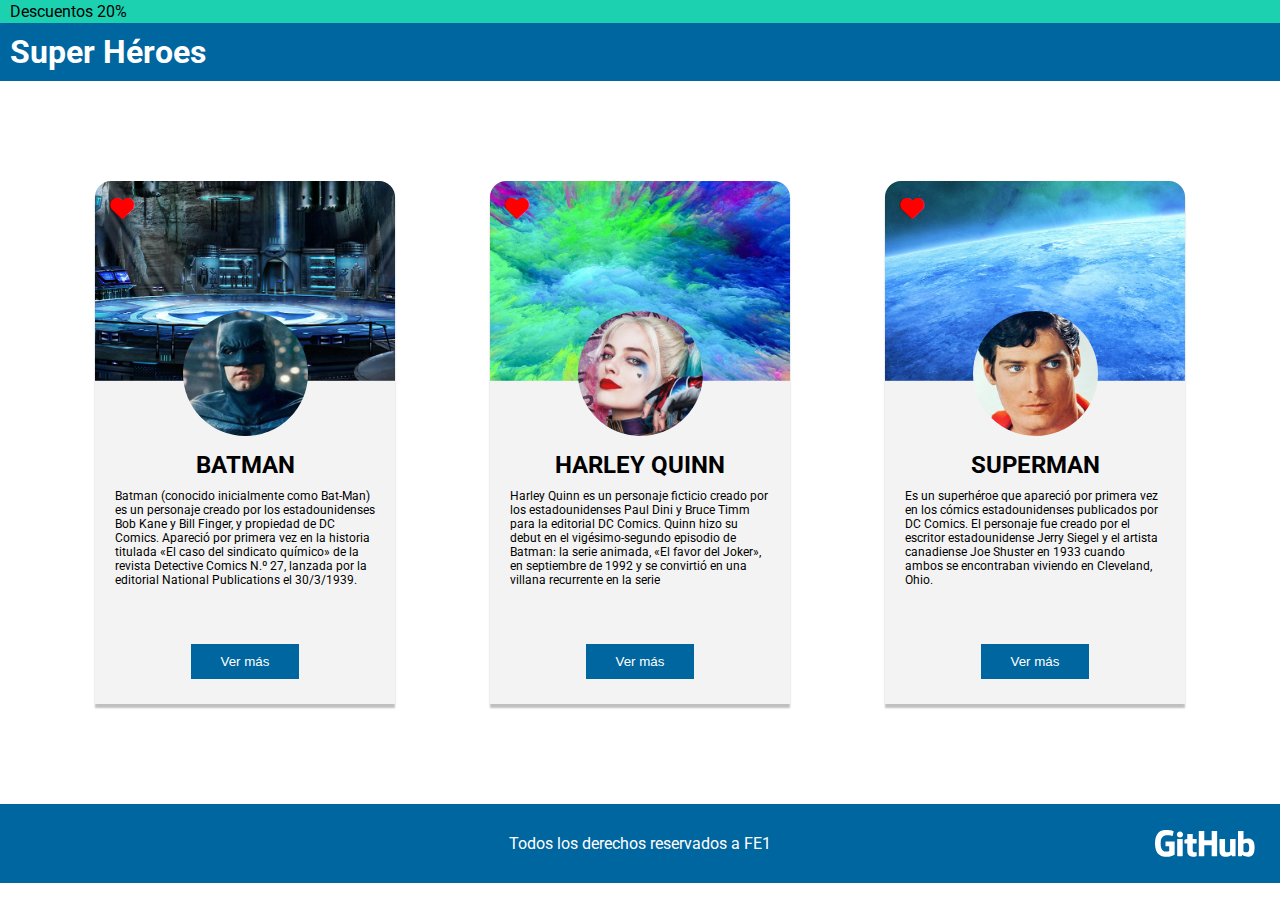
==== index.html @ 6b5afe81 "Agregando archivos iniciales" ====
<!DOCTYPE html>
<html lang="es">
  <head>
    <meta charset="UTF-8" />
    <meta http-equiv="X-UA-Compatible" content="IE=edge" />
    <meta name="viewport" content="width=device-width, initial-scale=1.0" />
    <title>Héroes</title>
    <link
      rel="stylesheet"
      href="https://cdnjs.cloudflare.com/ajax/libs/font-awesome/6.1.1/css/all.min.css"
    />
    <link rel="stylesheet" href="css/style.css" />
  </head>
  <body>
    <header>
      <p>Descuentos 20%</p>
    </header>
    <h1>Super Héroes</h1>
    <main>
      <section>
        <article>
          <div class="contenedor bgBatman">
            <i class="fa-solid fa-heart"></i>
          </div>
          <img src="img/batman.png" alt="Foto de Batman" />
          <h3>Batman</h3>
          <p>
            Batman (conocido inicialmente como Bat-Man) es un personaje creado
            por los estadounidenses Bob Kane y Bill Finger, y propiedad de DC
            Comics. Apareció por primera vez en la historia titulada «El caso
            del sindicato químico» de la revista Detective Comics N.º 27,
            lanzada por la editorial National Publications el 30/3/1939.
          </p>
          <button>Ver más</button>
        </article>
        <article>
          <div class="contenedor bgHarley">
            <i class="fa-solid fa-heart"></i>
          </div>
          <img src="img/harleyQuinn.png" alt="Foto de Harley Quinn" />
          <h3>Harley Quinn</h3>
          <p>
            Harley Quinn es un personaje ficticio creado por los estadounidenses
            Paul Dini y Bruce Timm para la editorial DC Comics. Quinn hizo su
            debut en el vigésimo-segundo episodio de Batman: la serie animada,
            «El favor del Joker», en septiembre de 1992 y se convirtió en una
            villana recurrente en la serie
          </p>
          <button>Ver más</button>
        </article>
        <article>
          <div class="contenedor bgSuperman">
            <i class="fa-solid fa-heart"></i>
          </div>
          <img src="img/superman.png" alt="Foto de Superman" />
          <h3>Superman</h3>
          <p>
            Es un superhéroe que apareció por primera vez en los cómics
            estadounidenses publicados por DC Comics. El personaje fue creado
            por el escritor estadounidense Jerry Siegel y el artista canadiense
            Joe Shuster en 1933 cuando ambos se encontraban viviendo en
            Cleveland, Ohio.
          </p>
          <button>Ver más</button>
        </article>
      </section>
    </main>
    <footer>
      <p>Todos los derechos reservados a FE1</p>
      <img src="img/gitHub.svg" alt="Logo de gitHub" />
    </footer>
  </body>
</html>
---- css/style.css ----
@import url("https://fonts.googleapis.com/css2?family=Roboto&display=swap");

* {
  box-sizing: border-box;
  margin: 0;
}

body {
  font-family: "Roboto", sans-serif;
}

/********** ESTILOS PARA EL HEADER **********/

header p {
  background-color: #1cd1b0;
  padding: 2px 0px 2px 10px;
}

h1 {
  background-color: #00669f;
  color: white;
  padding: 10px;
  position: sticky;
  top: 0;
  z-index: 10;
}

/********** ESTILOS PARA EL MAIN **********/

section {
  display: flex;
  justify-content: space-evenly;
  flex-wrap: wrap;
}

section article {
  background-color: #f3f3f3;
  border-radius: 16px 16px 0 0;
  box-shadow: 0px 4px 2px rgba(0, 0, 0, 0.25);
  margin: 100px 0;
  display: flex;
  flex-direction: column;
  align-items: center;
  position: relative;
  width: 300px;
}

section article .contenedor {
  height: 200px;
  width: 300px;
  border-radius: 16px 16px 0 0;
  background-size: cover;
}

section article .contenedor i {
  font-size: 24px;
  color: red;
  padding: 15px;
}

section article .bgBatman {
  background-image: url("../img/fondoBatman.png");
}
section article .bgHarley {
  background-image: url("../img/fondoHarleyQuinn.png");
}
section article .bgSuperman {
  background-image: url("../img/fondoSuperman.png");
}

section article img {
  border-radius: 50%;
  width: 125px;
  position: absolute;
  top: 130px;
}

section article h3 {
  font-size: 24px;
  margin-top: 70px;
  text-transform: uppercase;
}

section article p {
  font-size: 12px;
  height: 120px;
  margin: 10px 20px;
  text-align: left;
}

section article button {
  background-color: #00669f;
  border: none;
  color: white;

  margin: 25px;
  padding: 10px 30px;
}

/********** ESTILOS PARA EL FOOTER **********/

footer {
  background-color: #00669f;
  color: white;
  padding: 30px 0;
  position: relative;
  display: flex;
  justify-content: center;
  align-items: center;
}

footer img {
  position: absolute;
  right: 25px;
  width: 100px;
}
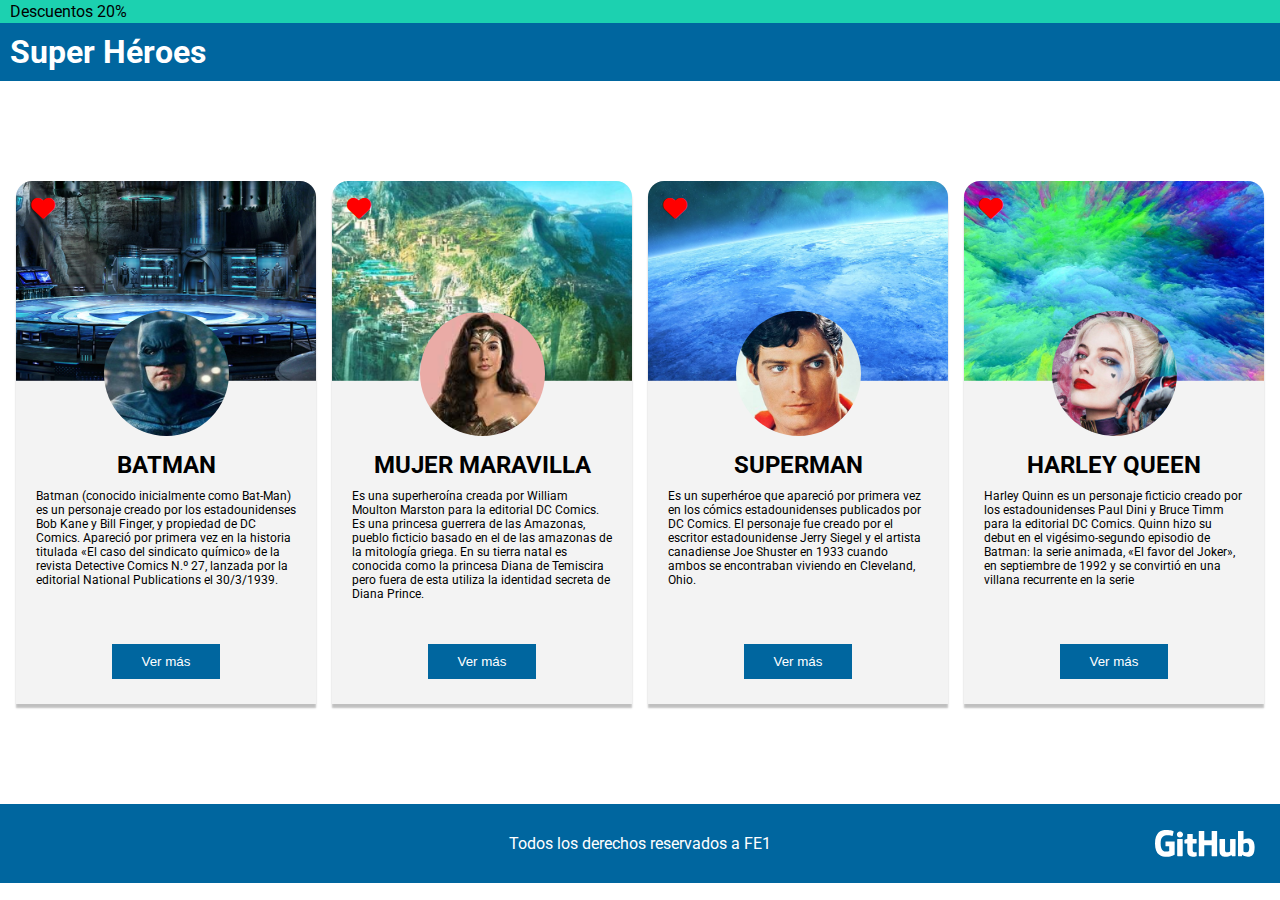
==== commit 70d083af: "Terminando css heroes" ====
--- a/index.html
+++ b/index.html
@@ -34,17 +34,17 @@
           <button>Ver más</button>
         </article>
         <article>
-          <div class="contenedor bgHarley">
+          <div class="contenedor bgMujerMaravilla">
             <i class="fa-solid fa-heart"></i>
           </div>
-          <img src="img/harleyQuinn.png" alt="Foto de Harley Quinn" />
-          <h3>Harley Quinn</h3>
+          <img src="img/MujerMaravilla.png" alt="Foto de Mujer Maravilla" />
+          <h3>MUJER MARAVILLA</h3>
           <p>
-            Harley Quinn es un personaje ficticio creado por los estadounidenses
-            Paul Dini y Bruce Timm para la editorial DC Comics. Quinn hizo su
-            debut en el vigésimo-segundo episodio de Batman: la serie animada,
-            «El favor del Joker», en septiembre de 1992 y se convirtió en una
-            villana recurrente en la serie
+            Es una superheroína creada por William Moulton Marston para la
+            editorial DC Comics. Es una princesa guerrera de las Amazonas,
+            pueblo ficticio basado en el de las amazonas de la mitología griega.
+            En su tierra natal es conocida como la princesa Diana de Temiscira
+            pero fuera de esta utiliza la identidad secreta de Diana Prince.
           </p>
           <button>Ver más</button>
         </article>
@@ -63,11 +63,27 @@
           </p>
           <button>Ver más</button>
         </article>
+        <article class="harley">
+          <div class="contenedor bgHarley">
+            <i class="fa-solid fa-heart"></i>
+          </div>
+          <img src="img/harleyQuinn.png" alt="Foto de Harley Queen" />
+          <h3>Harley Queen</h3>
+          <p>
+            Harley Quinn es un personaje ficticio creado por los estadounidenses
+            Paul Dini y Bruce Timm para la editorial DC Comics. Quinn hizo su
+            debut en el vigésimo-segundo episodio de Batman: la serie animada,
+            «El favor del Joker», en septiembre de 1992 y se convirtió en una
+            villana recurrente en la serie
+          </p>
+          <button>Ver más</button>
+        </article>
+        <div class="signo-mas"><p>+</p></div>
       </section>
     </main>
     <footer>
       <p>Todos los derechos reservados a FE1</p>
-      <img src="img/gitHub.svg" alt="Logo de gitHub" />
+      <img class="github" src="img/gitHub.svg" alt="Logo de gitHub" />
     </footer>
   </body>
 </html>
--- a/css/style.css
+++ b/css/style.css
@@ -67,6 +67,9 @@
 section article .bgSuperman {
   background-image: url("../img/fondoSuperman.png");
 }
+section article .bgMujerMaravilla {
+  background-image: url("../img/fondoMujerMaravilla.png");
+}
 
 section article img {
   border-radius: 50%;
@@ -114,3 +117,54 @@
   right: 25px;
   width: 100px;
 }
+
+.signo-mas {
+  width: 46px;
+  height: 46px;
+  background-color: #00669f;
+  border-radius: 50%;
+  color: white;
+  font-size: 20px;
+
+  display: flex;
+  justify-content: center;
+  align-items: center;
+
+  position: fixed;
+  margin-right: 20px;
+
+  right: 0;
+  top: 50vh;
+
+  z-index: 999;
+  display: none;
+}
+
+/* Tablet */
+@media screen and (max-width: 768px) {
+  header p {
+    background-color: #d1891c;
+  }
+  section > article {
+    margin: 50px 0;
+  }
+  section {
+    position: relative;
+  }
+  .signo-mas {
+    display: flex;
+  }
+  footer {
+    justify-content: space-between;
+  }
+}
+
+/* Mobile */
+@media screen and (max-width: 480px) {
+  section article:nth-child(4) {
+    display: none;
+  }
+  footer p {
+    font-size: 12px;
+  }
+}
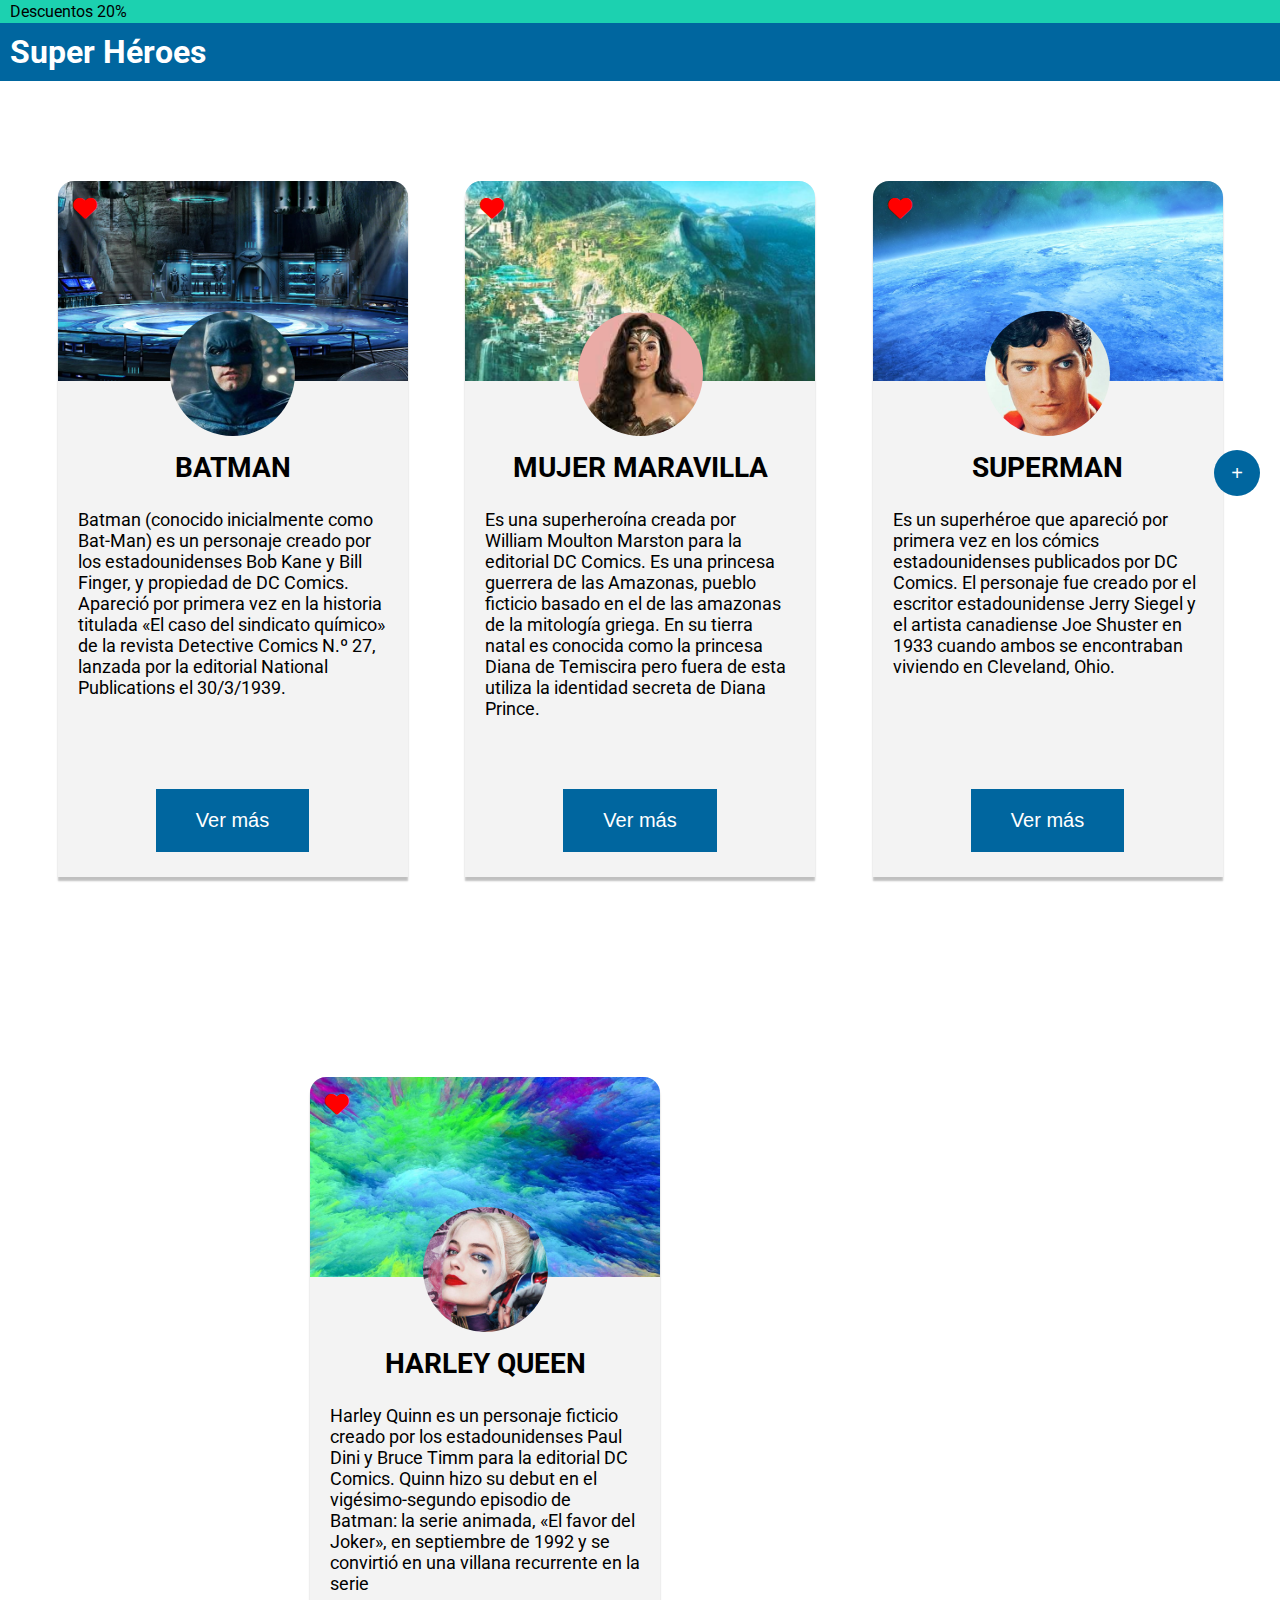
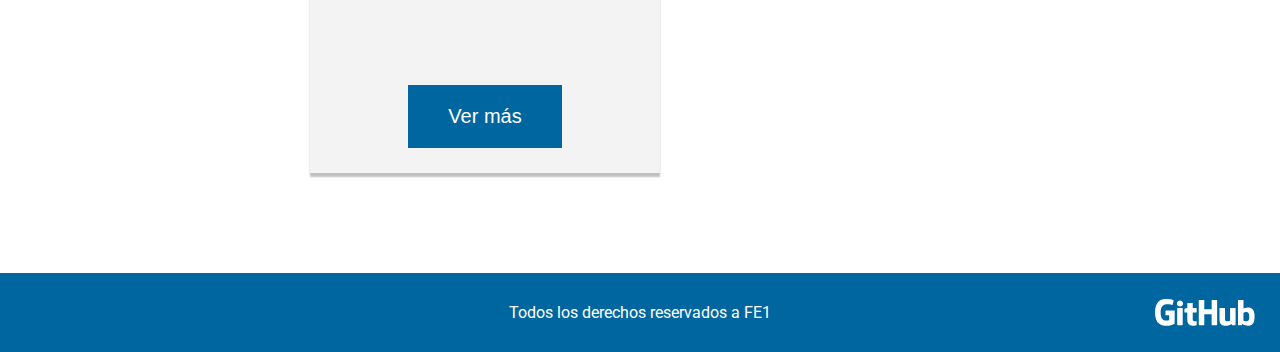
==== commit 3903e2dd: "Avanzando con el formulario" ====
--- a/index.html
+++ b/index.html
@@ -78,7 +78,11 @@
           </p>
           <button>Ver más</button>
         </article>
-        <div class="signo-mas"><p>+</p></div>
+        <a href="./form.html">
+          <button class="signo-mas">
+            <p>+</p>
+          </button>
+        </a>
       </section>
     </main>
     <footer>
--- a/css/style.css
+++ b/css/style.css
@@ -42,12 +42,12 @@
   flex-direction: column;
   align-items: center;
   position: relative;
-  width: 300px;
+  width: 350px;
 }
 
 section article .contenedor {
   height: 200px;
-  width: 300px;
+  width: 350px;
   border-radius: 16px 16px 0 0;
   background-size: cover;
 }
@@ -79,25 +79,27 @@
 }
 
 section article h3 {
-  font-size: 24px;
+  font-size: 28px;
   margin-top: 70px;
   text-transform: uppercase;
 }
 
 section article p {
-  font-size: 12px;
-  height: 120px;
-  margin: 10px 20px;
+  font-size: 18px;
+  height: 230px;
+  margin: 25px 20px;
+
   text-align: left;
 }
 
 section article button {
+  font-size: 20px;
   background-color: #00669f;
   border: none;
   color: white;
 
   margin: 25px;
-  padding: 10px 30px;
+  padding: 20px 40px;
 }
 
 /********** ESTILOS PARA EL FOOTER **********/
@@ -125,6 +127,7 @@
   border-radius: 50%;
   color: white;
   font-size: 20px;
+  border: none;
 
   display: flex;
   justify-content: center;
@@ -137,9 +140,11 @@
   top: 50vh;
 
   z-index: 999;
-  display: none;
 }
-
+.signo-mas:hover {
+  cursor: pointer;
+  background-color: #001d2d;
+}
 /* Tablet */
 @media screen and (max-width: 768px) {
   header p {
@@ -151,9 +156,6 @@
   section {
     position: relative;
   }
-  .signo-mas {
-    display: flex;
-  }
   footer {
     justify-content: space-between;
   }
@@ -161,9 +163,6 @@
 
 /* Mobile */
 @media screen and (max-width: 480px) {
-  section article:nth-child(4) {
-    display: none;
-  }
   footer p {
     font-size: 12px;
   }
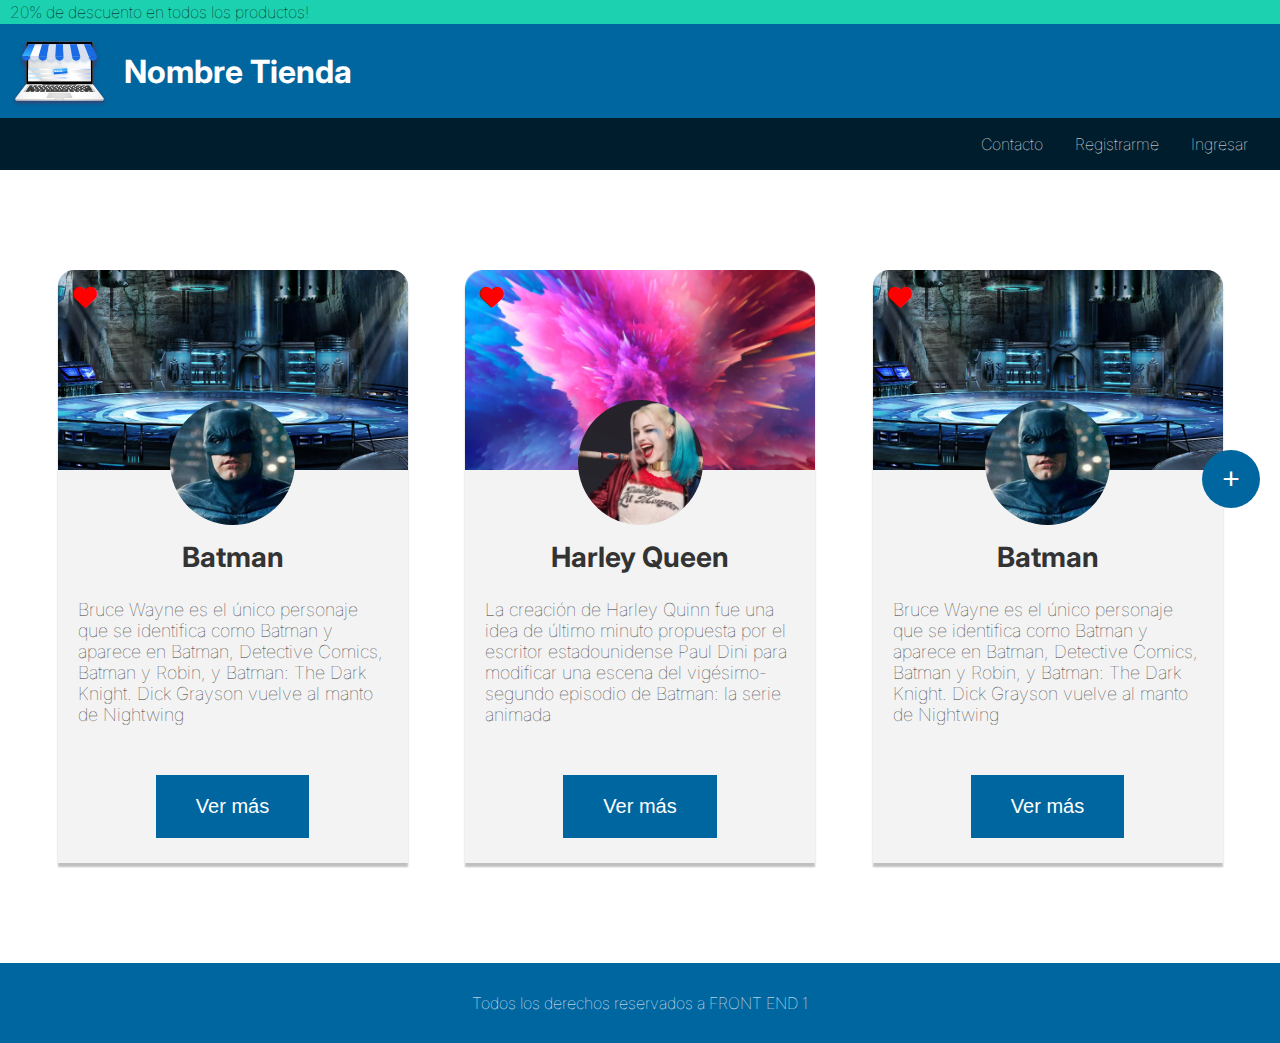
==== commit 5c554391: "Heroes pseudoselectores terminado" ====
--- a/index.html
+++ b/index.html
@@ -13,9 +13,21 @@
   </head>
   <body>
     <header>
-      <p>Descuentos 20%</p>
+      <p>20% de descuento en todos los productos!</p>
+
+      <div class="logo">
+        <img src="./img/laptop.svg" alt="laptop logo" />
+        <h1>Nombre Tienda</h1>
+      </div>
+
+      <nav>
+        <ul>
+          <li><a href="#">Contacto</a></li>
+          <li><a href="#">Registrarme</a></li>
+          <li><a href="#">Ingresar</a></li>
+        </ul>
+      </nav>
     </header>
-    <h1>Super Héroes</h1>
     <main>
       <section>
         <article>
@@ -25,44 +37,13 @@
           <img src="img/batman.png" alt="Foto de Batman" />
           <h3>Batman</h3>
           <p>
-            Batman (conocido inicialmente como Bat-Man) es un personaje creado
-            por los estadounidenses Bob Kane y Bill Finger, y propiedad de DC
-            Comics. Apareció por primera vez en la historia titulada «El caso
-            del sindicato químico» de la revista Detective Comics N.º 27,
-            lanzada por la editorial National Publications el 30/3/1939.
+            Bruce Wayne es el único personaje que se identifica como Batman y
+            aparece en Batman, Detective Comics, Batman y Robin, y Batman: The
+            Dark Knight. Dick Grayson vuelve al manto de Nightwing
           </p>
           <button>Ver más</button>
         </article>
-        <article>
-          <div class="contenedor bgMujerMaravilla">
-            <i class="fa-solid fa-heart"></i>
-          </div>
-          <img src="img/MujerMaravilla.png" alt="Foto de Mujer Maravilla" />
-          <h3>MUJER MARAVILLA</h3>
-          <p>
-            Es una superheroína creada por William Moulton Marston para la
-            editorial DC Comics. Es una princesa guerrera de las Amazonas,
-            pueblo ficticio basado en el de las amazonas de la mitología griega.
-            En su tierra natal es conocida como la princesa Diana de Temiscira
-            pero fuera de esta utiliza la identidad secreta de Diana Prince.
-          </p>
-          <button>Ver más</button>
-        </article>
-        <article>
-          <div class="contenedor bgSuperman">
-            <i class="fa-solid fa-heart"></i>
-          </div>
-          <img src="img/superman.png" alt="Foto de Superman" />
-          <h3>Superman</h3>
-          <p>
-            Es un superhéroe que apareció por primera vez en los cómics
-            estadounidenses publicados por DC Comics. El personaje fue creado
-            por el escritor estadounidense Jerry Siegel y el artista canadiense
-            Joe Shuster en 1933 cuando ambos se encontraban viviendo en
-            Cleveland, Ohio.
-          </p>
-          <button>Ver más</button>
-        </article>
+
         <article class="harley">
           <div class="contenedor bgHarley">
             <i class="fa-solid fa-heart"></i>
@@ -70,24 +51,35 @@
           <img src="img/harleyQuinn.png" alt="Foto de Harley Queen" />
           <h3>Harley Queen</h3>
           <p>
-            Harley Quinn es un personaje ficticio creado por los estadounidenses
-            Paul Dini y Bruce Timm para la editorial DC Comics. Quinn hizo su
-            debut en el vigésimo-segundo episodio de Batman: la serie animada,
-            «El favor del Joker», en septiembre de 1992 y se convirtió en una
-            villana recurrente en la serie
+            La creación de Harley Quinn fue una idea de último minuto propuesta
+            por el escritor estadounidense Paul Dini para modificar una escena
+            del vigésimo-segundo episodio de Batman: la serie animada
           </p>
           <button>Ver más</button>
         </article>
-        <a href="./form.html">
-          <button class="signo-mas">
-            <p>+</p>
-          </button>
-        </a>
+
+        <article>
+          <div class="contenedor bgBatman">
+            <i class="fa-solid fa-heart"></i>
+          </div>
+          <img src="img/batman.png" alt="Foto de Batman" />
+          <h3>Batman</h3>
+          <p>
+            Bruce Wayne es el único personaje que se identifica como Batman y
+            aparece en Batman, Detective Comics, Batman y Robin, y Batman: The
+            Dark Knight. Dick Grayson vuelve al manto de Nightwing
+          </p>
+          <button>Ver más</button>
+        </article>
       </section>
+      <a href="./form.html">
+        <button class="signo-mas">
+          <p>+</p>
+        </button>
+      </a>
     </main>
     <footer>
-      <p>Todos los derechos reservados a FE1</p>
-      <img class="github" src="img/gitHub.svg" alt="Logo de gitHub" />
+      <p>Todos los derechos reservados a FRONT END 1</p>
     </footer>
   </body>
 </html>
--- a/css/style.css
+++ b/css/style.css
@@ -1,4 +1,4 @@
-@import url("https://fonts.googleapis.com/css2?family=Roboto&display=swap");
+@import url("https://fonts.googleapis.com/css2?family=Inter:wght@300;400&display=swap");
 
 * {
   box-sizing: border-box;
@@ -6,43 +6,67 @@
 }
 
 body {
-  font-family: "Roboto", sans-serif;
-}
-
+  font-family: "Inter", sans-serif;
+  font-weight: lighter;
+  color: white;
+}
+textarea {
+  resize: none;
+}
+li {
+  list-style: none;
+}
+a {
+  color: white;
+  text-decoration: none;
+}
+input {
+  padding: 0;
+}
 /********** ESTILOS PARA EL HEADER **********/
 
 header p {
   background-color: #1cd1b0;
   padding: 2px 0px 2px 10px;
-}
-
-h1 {
+  color: rgba(0, 0, 0, 1);
+}
+
+header .logo {
   background-color: #00669f;
   color: white;
   padding: 10px;
-  position: sticky;
-  top: 0;
-  z-index: 10;
-}
-
+  display: flex;
+  align-items: center;
+  gap: 15px;
+}
+header nav ul {
+  display: flex;
+  justify-content: flex-end;
+  padding: 1rem 2rem;
+  background-color: rgba(0, 29, 45, 1);
+  gap: 2rem;
+}
 /********** ESTILOS PARA EL MAIN **********/
 
 section {
   display: flex;
   justify-content: space-evenly;
+
   flex-wrap: wrap;
 }
 
 section article {
   background-color: #f3f3f3;
+  color: rgba(51, 51, 51, 1);
   border-radius: 16px 16px 0 0;
   box-shadow: 0px 4px 2px rgba(0, 0, 0, 0.25);
   margin: 100px 0;
+
   display: flex;
   flex-direction: column;
   align-items: center;
   position: relative;
-  width: 350px;
+  width: min-content;
 }
 
 section article .contenedor {
@@ -81,12 +105,12 @@
 section article h3 {
   font-size: 28px;
   margin-top: 70px;
-  text-transform: uppercase;
+  text-transform: capitalize;
 }
 
 section article p {
   font-size: 18px;
-  height: 230px;
+
   margin: 25px 20px;
 
   text-align: left;
@@ -121,15 +145,15 @@
 }
 
 .signo-mas {
-  width: 46px;
-  height: 46px;
+  width: 58px;
+  height: 58px;
   background-color: #00669f;
   border-radius: 50%;
   color: white;
-  font-size: 20px;
+  font-size: 30px;
   border: none;
 
-  display: flex;
+  display: absolute;
   justify-content: center;
   align-items: center;
 
@@ -140,10 +164,80 @@
   top: 50vh;
 
   z-index: 999;
+  transition: all 0.4s ease;
 }
 .signo-mas:hover {
   cursor: pointer;
   background-color: #001d2d;
+}
+.signo-mas:active {
+  transform: scale(0.8);
+}
+
+/* FORM */
+.form {
+  min-height: 80vh;
+  max-width: 65vw;
+  background-color: #00669f;
+
+  border-radius: 40px;
+  margin: 40px 0;
+
+  padding: 2rem 5%;
+  display: flex;
+  justify-content: center;
+  align-items: center;
+  flex-direction: column;
+}
+.form h2 {
+  font-size: 40px;
+}
+.form h3 {
+  font-size: 20px;
+  font-weight: lighter;
+  padding: 20px 0;
+}
+.form-elements-container {
+  display: grid;
+  grid-template-columns: repeat(2, 1fr);
+
+  height: 100%;
+  gap: 2rem;
+}
+.form-elements-container > div {
+  display: flex;
+  flex-direction: column;
+  gap: 1rem;
+}
+.form-elements-container > div > input,
+select,
+textarea {
+  border-radius: 15px;
+  border: none;
+  min-height: 63px;
+  padding: 0 10px;
+  align-items: center;
+
+  color: rgba(0, 0, 0, 0.5);
+}
+
+.form-elements-container > div > textarea {
+  min-height: 100%;
+  padding: 20px 10px;
+}
+.poderes {
+  display: flex;
+  flex-direction: column;
+  gap: 13px;
+}
+.form .form-button {
+  margin-top: 2rem;
+  padding: 22px 168px;
+  border-radius: 23px;
+  border-style: none;
+  background-color: rgba(28, 209, 176, 1);
+  font-weight: bold;
+  font-size: 30px;
 }
 /* Tablet */
 @media screen and (max-width: 768px) {
